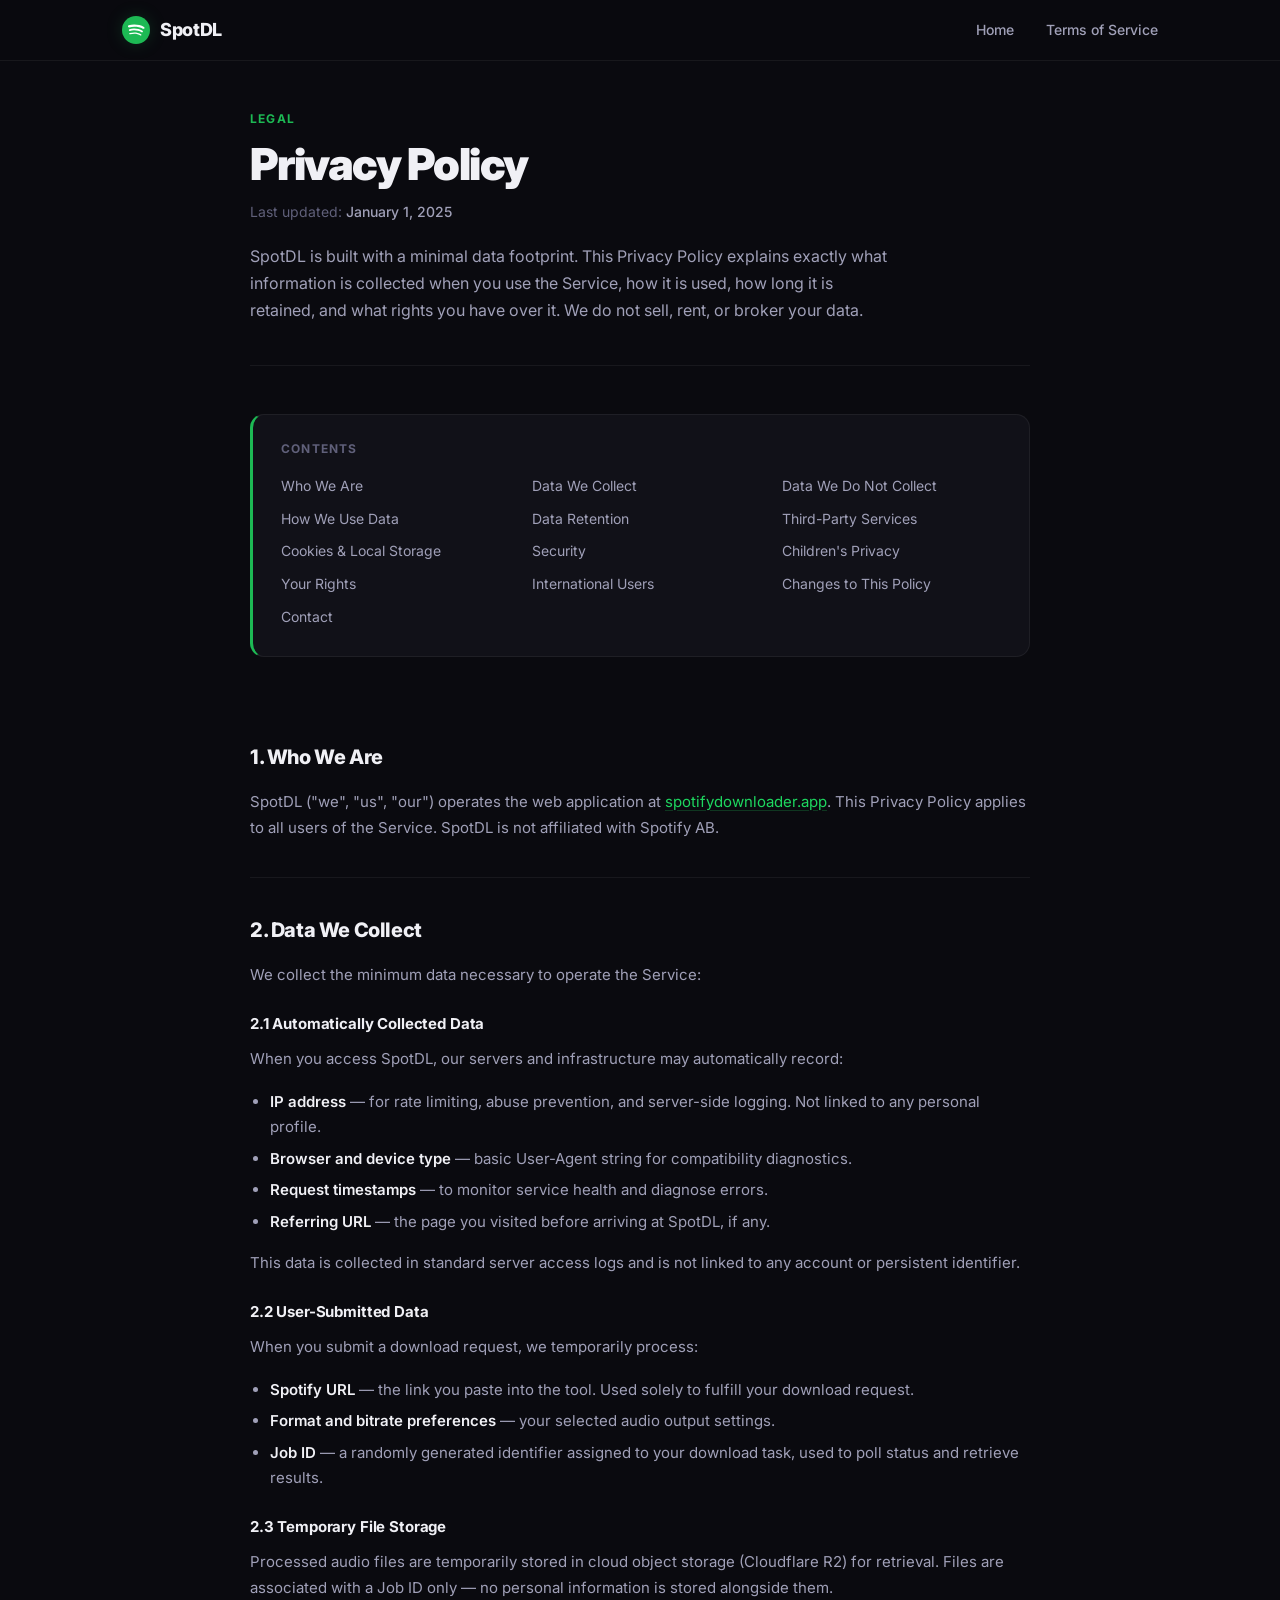
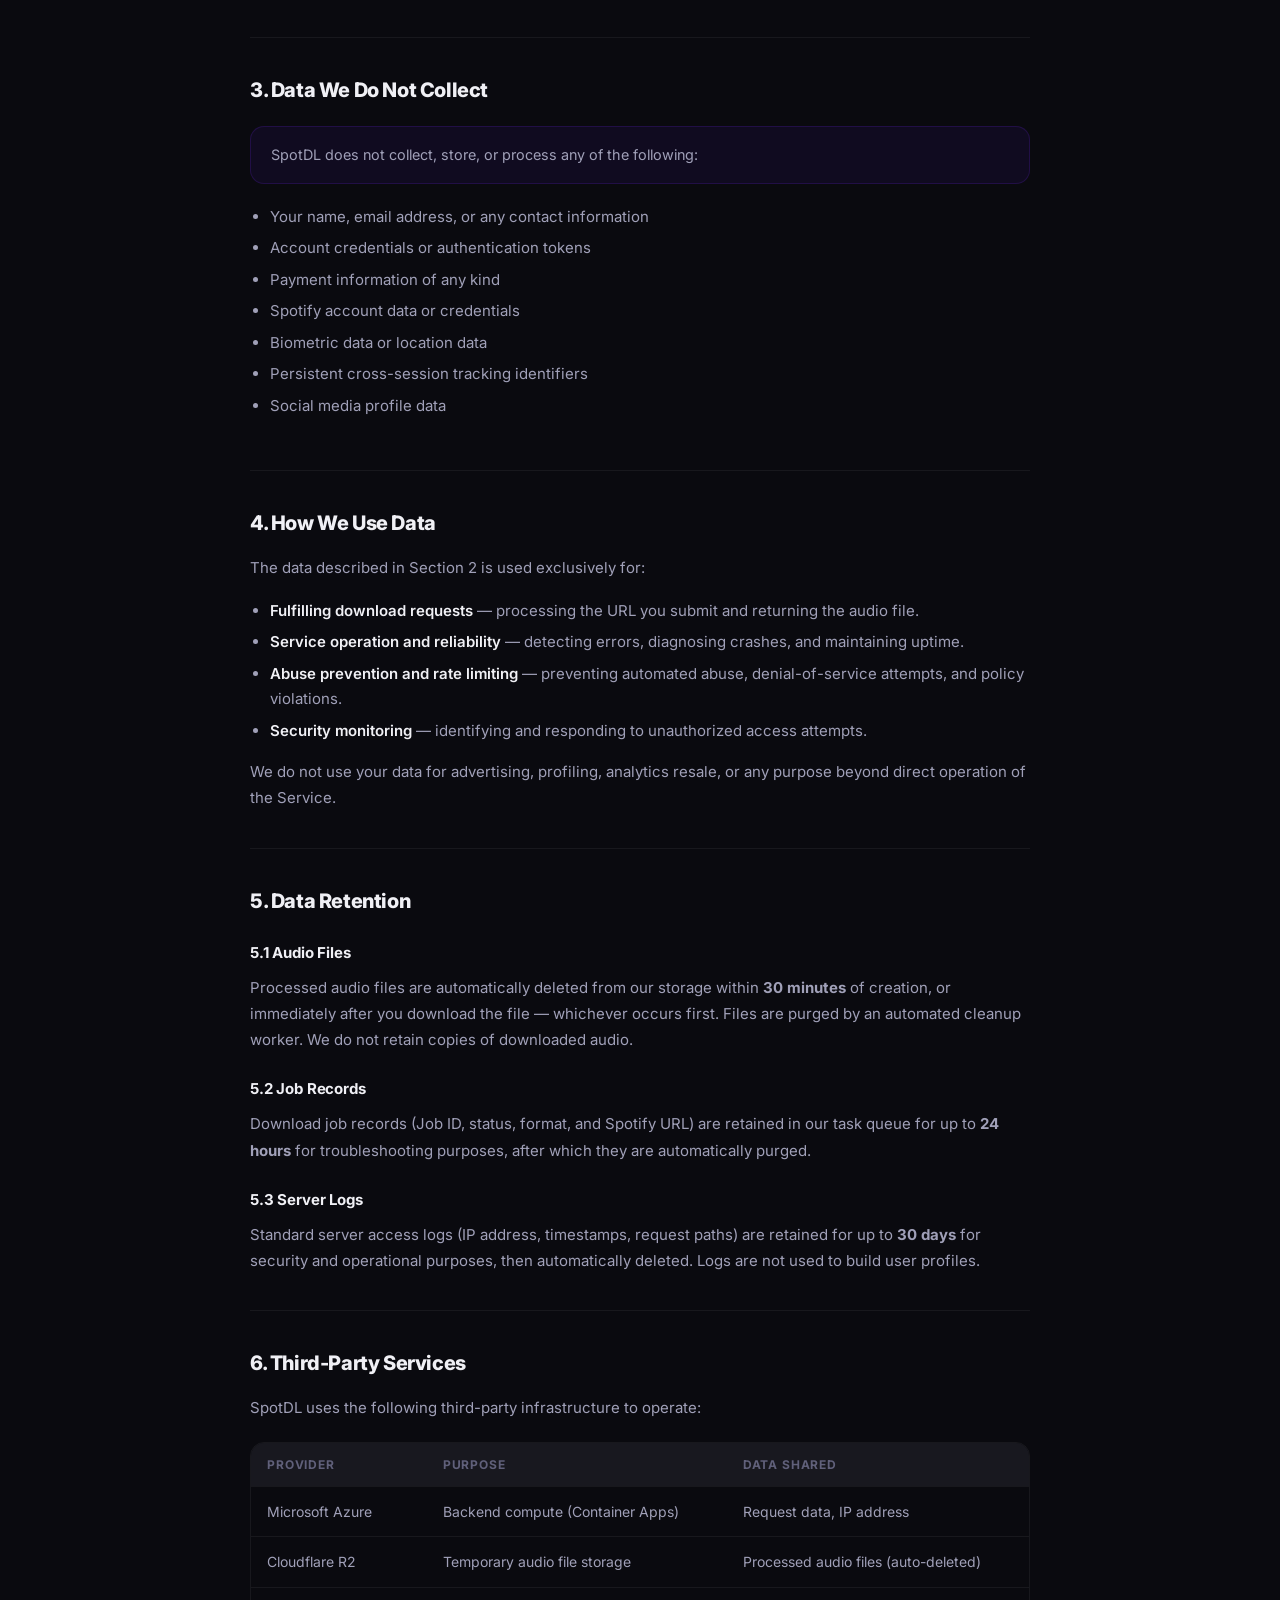
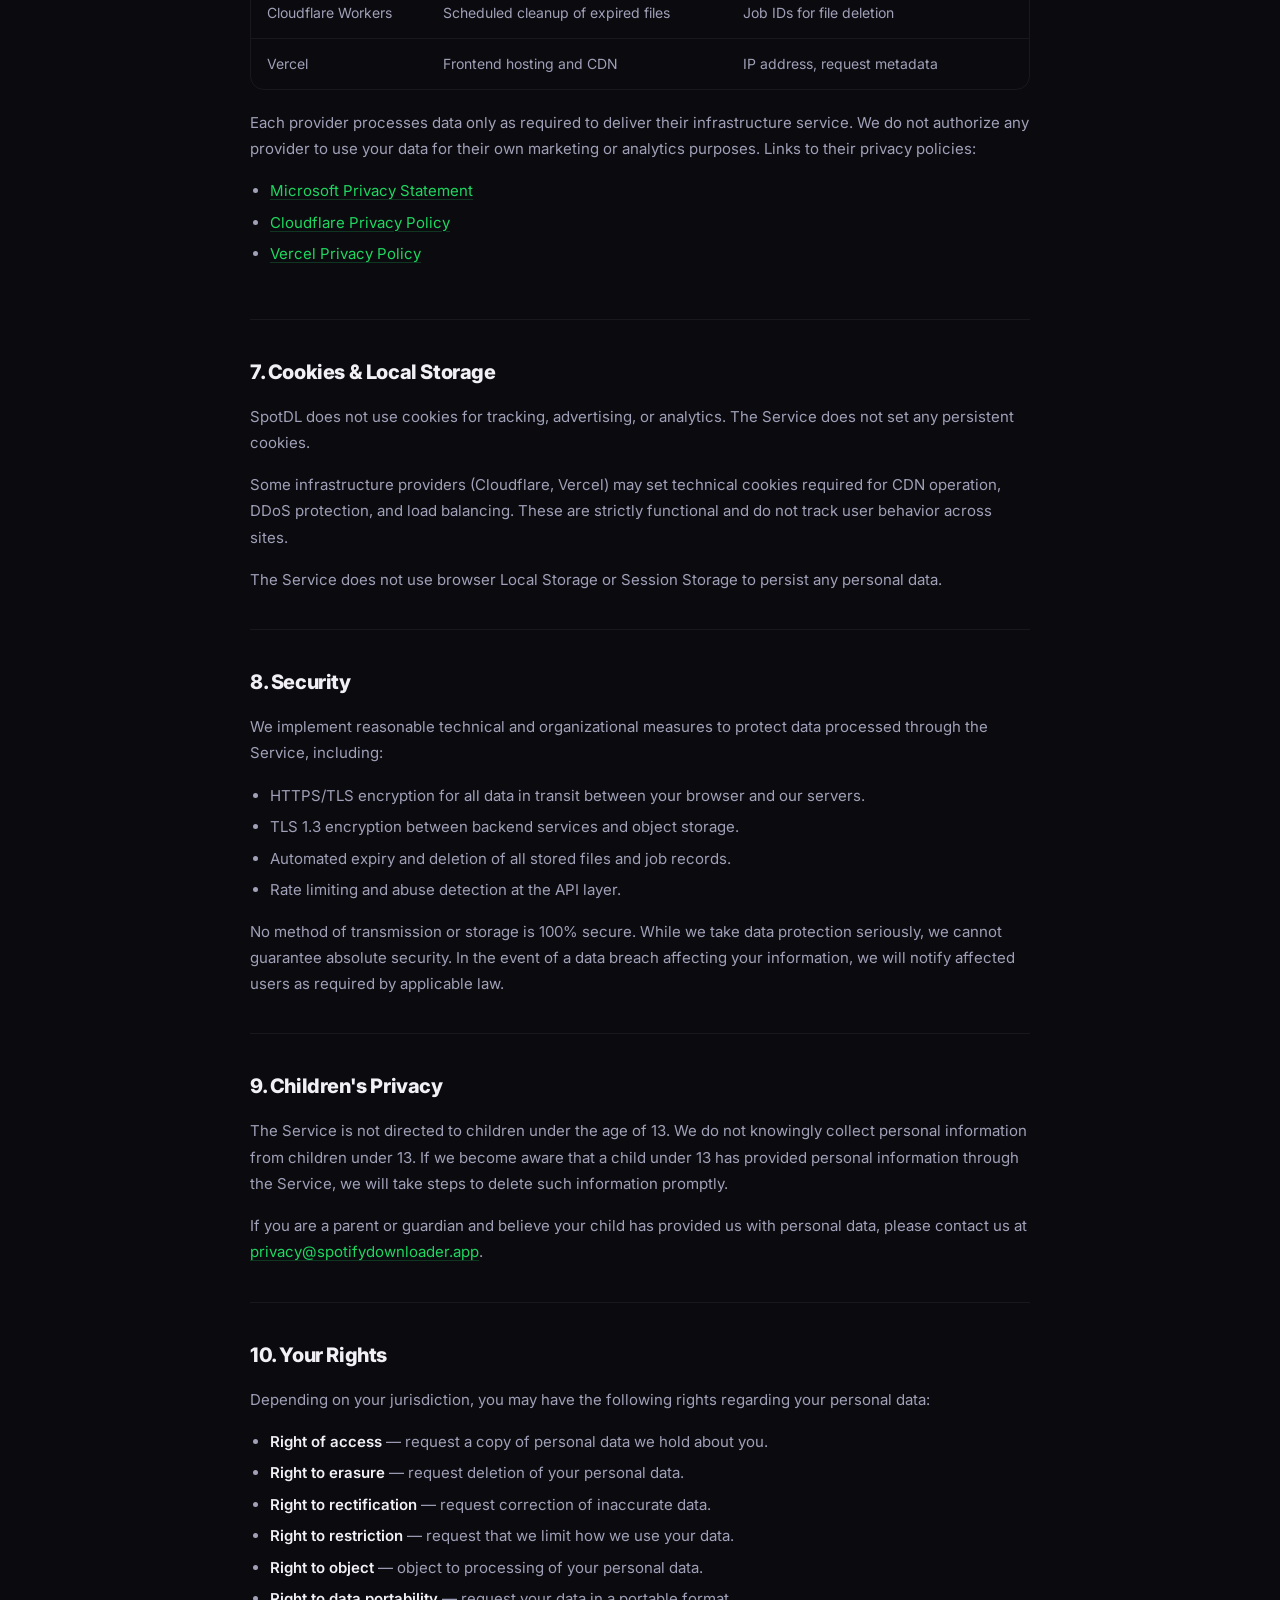
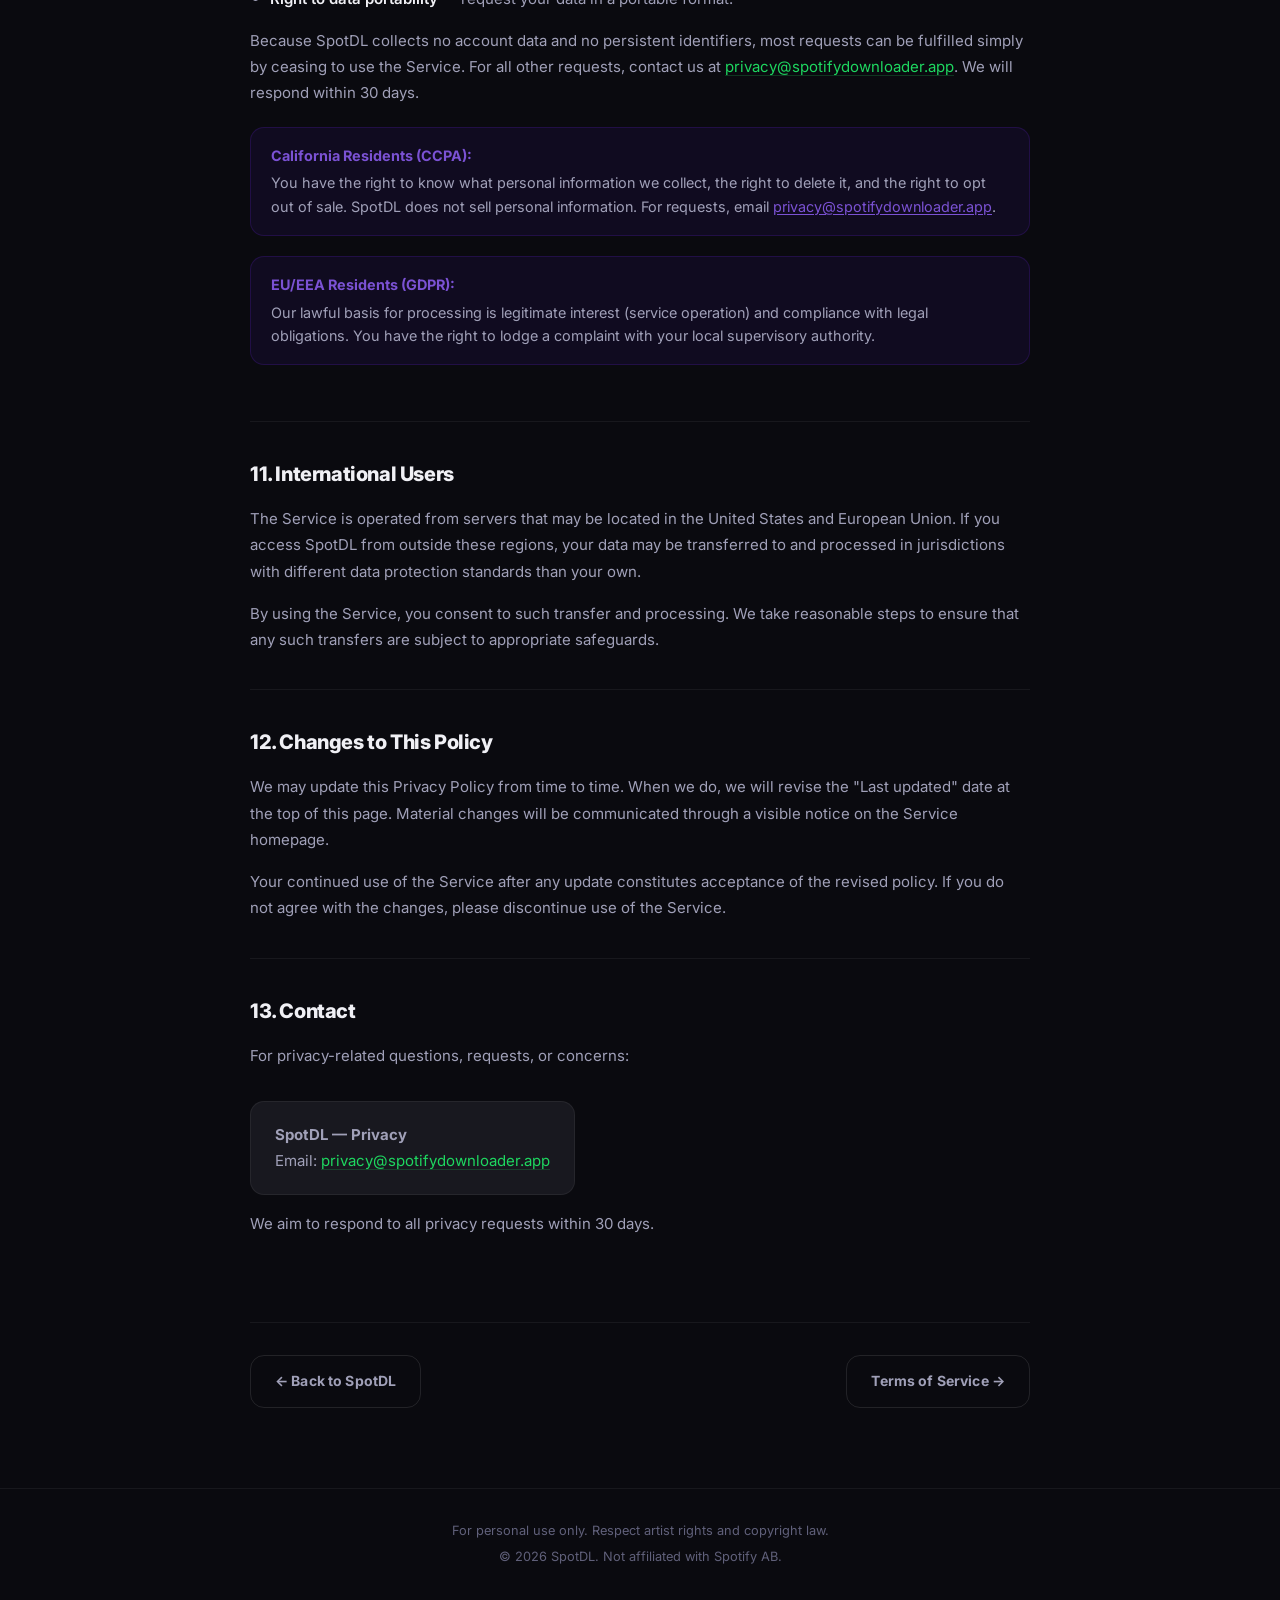
==== frontend/privacy.html @ d8293186 "initial commit" ====
<!DOCTYPE html>
<html lang="en">
<head>
  <meta charset="UTF-8" />
  <meta name="viewport" content="width=device-width, initial-scale=1.0" />

  <title>Privacy Policy — SpotDL</title>
  <meta name="description" content="SpotDL Privacy Policy. Learn what data we collect, how we use it, how long we retain it, and your rights as a user." />
  <meta name="robots" content="index, follow" />
  <link rel="canonical" href="https://spotifydownloader.app/privacy" />

  <meta property="og:type" content="website" />
  <meta property="og:url" content="https://spotifydownloader.app/privacy" />
  <meta property="og:title" content="Privacy Policy — SpotDL" />
  <meta property="og:description" content="SpotDL Privacy Policy. Learn what data we collect and how we protect your privacy." />

  <script type="application/ld+json">
  {
    "@context": "https://schema.org",
    "@type": "WebPage",
    "name": "Privacy Policy",
    "url": "https://spotifydownloader.app/privacy",
    "description": "SpotDL Privacy Policy detailing data collection, usage, retention, and user rights.",
    "isPartOf": {
      "@type": "WebSite",
      "name": "SpotDL",
      "url": "https://spotifydownloader.app/"
    }
  }
  </script>

  <link rel="preconnect" href="https://fonts.googleapis.com" />
  <link rel="preconnect" href="https://fonts.gstatic.com" crossorigin />
  <link rel="stylesheet" href="https://fonts.googleapis.com/css2?family=Inter:wght@400;500;600;700;800;900&display=swap" />
  <link rel="stylesheet" href="style.css" />
  <link rel="stylesheet" href="legal.css" />
  <meta name="theme-color" content="#0a0a0f" />
  <link rel="icon" type="image/svg+xml" href="data:image/svg+xml,<svg xmlns='http://www.w3.org/2000/svg' viewBox='0 0 32 32'><circle cx='16' cy='16' r='16' fill='%231DB954'/><path d='M22.9 14.9C19.7 13 14.35 12.8 11.3 13.75c-.5.15-1-.15-1.15-.6-.15-.5.15-1 .6-1.15 3.55-1.05 9.4-.85 13.1 1.35.45.25.6.85.35 1.3-.25.35-.85.5-1.3.25zm-.1 2.8c-.25.35-.7.5-1.05.25-2.7-1.65-6.8-2.15-9.95-1.15-.4.1-.85-.1-.95-.5-.1-.4.1-.85.5-.95 3.65-1.1 8.15-.55 11.25 1.35.3.15.45.65.2 1zm-1.2 2.75c-.2.3-.55.4-.85.2-2.35-1.45-5.3-1.75-8.8-.95-.35.1-.65-.15-.75-.45-.1-.35.15-.65.45-.75 3.8-.85 7.1-.5 9.7 1.1.35.15.4.55.25.85z' fill='white'/></svg>" />
</head>
<body>
  <a href="#main-content" class="skip-link">Skip to main content</a>

  <div class="page-wrapper">

    <header class="site-header" role="banner">
      <div class="header-inner">
        <a href="/" class="logo" aria-label="SpotDL — home">
          <span class="logo-icon" aria-hidden="true">
            <svg width="28" height="28" viewBox="0 0 24 24" fill="none">
              <circle cx="12" cy="12" r="12" fill="#1DB954"/>
              <path d="M17.9 10.9C14.7 9 9.35 8.8 6.3 9.75c-.5.15-1-.15-1.15-.6-.15-.5.15-1
                       .6-1.15 3.55-1.05 9.4-.85 13.1 1.35.45.25.6.85.35 1.3-.25.35-.85.5-1.3.25z
                       m-.1 2.8c-.25.35-.7.5-1.05.25-2.7-1.65-6.8-2.15-9.95-1.15-.4.1-.85-.1-.95
                       -.5-.1-.4.1-.85.5-.95 3.65-1.1 8.15-.55 11.25 1.35.3.15.45.65.2 1zm-1.2
                       2.75c-.2.3-.55.4-.85.2-2.35-1.45-5.3-1.75-8.8-.95-.35.1-.65-.15-.75-.45
                       -.1-.35.15-.65.45-.75 3.8-.85 7.1-.5 9.7 1.1.35.15.4.55.25.85z"
                    fill="white"/>
            </svg>
          </span>
          <span class="logo-text">SpotDL</span>
        </a>
        <nav class="header-nav" aria-label="Site navigation">
          <ul role="list">
            <li><a href="/" class="nav-link">Home</a></li>
            <li><a href="/terms" class="nav-link">Terms of Service</a></li>
          </ul>
        </nav>
      </div>
    </header>

    <main id="main-content" class="legal-main">
      <div class="legal-container">

        <header class="legal-header">
          <p class="legal-label">Legal</p>
          <h1 class="legal-title">Privacy Policy</h1>
          <p class="legal-meta">
            Last updated: <time datetime="2025-01-01">January 1, 2025</time>
          </p>
          <p class="legal-intro">
            SpotDL is built with a minimal data footprint. This Privacy Policy explains
            exactly what information is collected when you use the Service, how it is used,
            how long it is retained, and what rights you have over it. We do not sell,
            rent, or broker your data.
          </p>
        </header>

        <nav class="legal-toc" aria-label="Table of contents">
          <p class="toc-heading">Contents</p>
          <ol class="toc-list">
            <li><a href="#who-we-are" class="toc-link">Who We Are</a></li>
            <li><a href="#data-collected" class="toc-link">Data We Collect</a></li>
            <li><a href="#data-not-collected" class="toc-link">Data We Do Not Collect</a></li>
            <li><a href="#how-we-use" class="toc-link">How We Use Data</a></li>
            <li><a href="#retention" class="toc-link">Data Retention</a></li>
            <li><a href="#third-parties" class="toc-link">Third-Party Services</a></li>
            <li><a href="#cookies" class="toc-link">Cookies &amp; Local Storage</a></li>
            <li><a href="#security" class="toc-link">Security</a></li>
            <li><a href="#children" class="toc-link">Children's Privacy</a></li>
            <li><a href="#your-rights" class="toc-link">Your Rights</a></li>
            <li><a href="#international" class="toc-link">International Users</a></li>
            <li><a href="#changes" class="toc-link">Changes to This Policy</a></li>
            <li><a href="#contact" class="toc-link">Contact</a></li>
          </ol>
        </nav>

        <article class="legal-body">

          <section id="who-we-are" aria-labelledby="h-who">
            <h2 id="h-who">1. Who We Are</h2>
            <p>
              SpotDL ("we", "us", "our") operates the web application at
              <a href="https://spotifydownloader.app">spotifydownloader.app</a>. This Privacy
              Policy applies to all users of the Service. SpotDL is not affiliated with
              Spotify AB.
            </p>
          </section>

          <section id="data-collected" aria-labelledby="h-collected">
            <h2 id="h-collected">2. Data We Collect</h2>
            <p>We collect the minimum data necessary to operate the Service:</p>

            <h3>2.1 Automatically Collected Data</h3>
            <p>When you access SpotDL, our servers and infrastructure may automatically record:</p>
            <ul>
              <li><strong>IP address</strong> — for rate limiting, abuse prevention, and server-side logging. Not linked to any personal profile.</li>
              <li><strong>Browser and device type</strong> — basic User-Agent string for compatibility diagnostics.</li>
              <li><strong>Request timestamps</strong> — to monitor service health and diagnose errors.</li>
              <li><strong>Referring URL</strong> — the page you visited before arriving at SpotDL, if any.</li>
            </ul>
            <p>This data is collected in standard server access logs and is not linked to any account or persistent identifier.</p>

            <h3>2.2 User-Submitted Data</h3>
            <p>When you submit a download request, we temporarily process:</p>
            <ul>
              <li><strong>Spotify URL</strong> — the link you paste into the tool. Used solely to fulfill your download request.</li>
              <li><strong>Format and bitrate preferences</strong> — your selected audio output settings.</li>
              <li><strong>Job ID</strong> — a randomly generated identifier assigned to your download task, used to poll status and retrieve results.</li>
            </ul>

            <h3>2.3 Temporary File Storage</h3>
            <p>
              Processed audio files are temporarily stored in cloud object storage (Cloudflare R2)
              for retrieval. Files are associated with a Job ID only — no personal information
              is stored alongside them.
            </p>
          </section>

          <section id="data-not-collected" aria-labelledby="h-not-collected">
            <h2 id="h-not-collected">3. Data We Do Not Collect</h2>
            <div class="legal-callout legal-callout--info">
              SpotDL does not collect, store, or process any of the following:
            </div>
            <ul>
              <li>Your name, email address, or any contact information</li>
              <li>Account credentials or authentication tokens</li>
              <li>Payment information of any kind</li>
              <li>Spotify account data or credentials</li>
              <li>Biometric data or location data</li>
              <li>Persistent cross-session tracking identifiers</li>
              <li>Social media profile data</li>
            </ul>
          </section>

          <section id="how-we-use" aria-labelledby="h-how-use">
            <h2 id="h-how-use">4. How We Use Data</h2>
            <p>The data described in Section 2 is used exclusively for:</p>
            <ul>
              <li><strong>Fulfilling download requests</strong> — processing the URL you submit and returning the audio file.</li>
              <li><strong>Service operation and reliability</strong> — detecting errors, diagnosing crashes, and maintaining uptime.</li>
              <li><strong>Abuse prevention and rate limiting</strong> — preventing automated abuse, denial-of-service attempts, and policy violations.</li>
              <li><strong>Security monitoring</strong> — identifying and responding to unauthorized access attempts.</li>
            </ul>
            <p>
              We do not use your data for advertising, profiling, analytics resale, or any
              purpose beyond direct operation of the Service.
            </p>
          </section>

          <section id="retention" aria-labelledby="h-retention">
            <h2 id="h-retention">5. Data Retention</h2>

            <h3>5.1 Audio Files</h3>
            <p>
              Processed audio files are automatically deleted from our storage within
              <strong>30 minutes</strong> of creation, or immediately after you download
              the file — whichever occurs first. Files are purged by an automated cleanup
              worker. We do not retain copies of downloaded audio.
            </p>

            <h3>5.2 Job Records</h3>
            <p>
              Download job records (Job ID, status, format, and Spotify URL) are retained
              in our task queue for up to <strong>24 hours</strong> for troubleshooting
              purposes, after which they are automatically purged.
            </p>

            <h3>5.3 Server Logs</h3>
            <p>
              Standard server access logs (IP address, timestamps, request paths) are retained
              for up to <strong>30 days</strong> for security and operational purposes, then
              automatically deleted. Logs are not used to build user profiles.
            </p>
          </section>

          <section id="third-parties" aria-labelledby="h-third">
            <h2 id="h-third">6. Third-Party Services</h2>
            <p>SpotDL uses the following third-party infrastructure to operate:</p>

            <div class="legal-table-wrap">
              <table class="legal-table" aria-label="Third-party services">
                <thead>
                  <tr>
                    <th scope="col">Provider</th>
                    <th scope="col">Purpose</th>
                    <th scope="col">Data Shared</th>
                  </tr>
                </thead>
                <tbody>
                  <tr>
                    <td>Microsoft Azure</td>
                    <td>Backend compute (Container Apps)</td>
                    <td>Request data, IP address</td>
                  </tr>
                  <tr>
                    <td>Cloudflare R2</td>
                    <td>Temporary audio file storage</td>
                    <td>Processed audio files (auto-deleted)</td>
                  </tr>
                  <tr>
                    <td>Cloudflare Workers</td>
                    <td>Scheduled cleanup of expired files</td>
                    <td>Job IDs for file deletion</td>
                  </tr>
                  <tr>
                    <td>Vercel</td>
                    <td>Frontend hosting and CDN</td>
                    <td>IP address, request metadata</td>
                  </tr>
                </tbody>
              </table>
            </div>

            <p>
              Each provider processes data only as required to deliver their infrastructure
              service. We do not authorize any provider to use your data for their own
              marketing or analytics purposes. Links to their privacy policies:
            </p>
            <ul>
              <li><a href="https://privacy.microsoft.com/en-us/privacystatement" target="_blank" rel="noopener noreferrer">Microsoft Privacy Statement</a></li>
              <li><a href="https://www.cloudflare.com/privacypolicy/" target="_blank" rel="noopener noreferrer">Cloudflare Privacy Policy</a></li>
              <li><a href="https://vercel.com/legal/privacy-policy" target="_blank" rel="noopener noreferrer">Vercel Privacy Policy</a></li>
            </ul>
          </section>

          <section id="cookies" aria-labelledby="h-cookies">
            <h2 id="h-cookies">7. Cookies &amp; Local Storage</h2>
            <p>
              SpotDL does not use cookies for tracking, advertising, or analytics. The Service
              does not set any persistent cookies.
            </p>
            <p>
              Some infrastructure providers (Cloudflare, Vercel) may set technical cookies
              required for CDN operation, DDoS protection, and load balancing. These are
              strictly functional and do not track user behavior across sites.
            </p>
            <p>
              The Service does not use browser Local Storage or Session Storage to persist
              any personal data.
            </p>
          </section>

          <section id="security" aria-labelledby="h-security">
            <h2 id="h-security">8. Security</h2>
            <p>
              We implement reasonable technical and organizational measures to protect data
              processed through the Service, including:
            </p>
            <ul>
              <li>HTTPS/TLS encryption for all data in transit between your browser and our servers.</li>
              <li>TLS 1.3 encryption between backend services and object storage.</li>
              <li>Automated expiry and deletion of all stored files and job records.</li>
              <li>Rate limiting and abuse detection at the API layer.</li>
            </ul>
            <p>
              No method of transmission or storage is 100% secure. While we take data protection
              seriously, we cannot guarantee absolute security. In the event of a data breach
              affecting your information, we will notify affected users as required by applicable law.
            </p>
          </section>

          <section id="children" aria-labelledby="h-children">
            <h2 id="h-children">9. Children's Privacy</h2>
            <p>
              The Service is not directed to children under the age of 13. We do not knowingly
              collect personal information from children under 13. If we become aware that a
              child under 13 has provided personal information through the Service, we will
              take steps to delete such information promptly.
            </p>
            <p>
              If you are a parent or guardian and believe your child has provided us with
              personal data, please contact us at
              <a href="mailto:privacy@spotifydownloader.app">privacy@spotifydownloader.app</a>.
            </p>
          </section>

          <section id="your-rights" aria-labelledby="h-rights">
            <h2 id="h-rights">10. Your Rights</h2>
            <p>
              Depending on your jurisdiction, you may have the following rights regarding
              your personal data:
            </p>
            <ul>
              <li><strong>Right of access</strong> — request a copy of personal data we hold about you.</li>
              <li><strong>Right to erasure</strong> — request deletion of your personal data.</li>
              <li><strong>Right to rectification</strong> — request correction of inaccurate data.</li>
              <li><strong>Right to restriction</strong> — request that we limit how we use your data.</li>
              <li><strong>Right to object</strong> — object to processing of your personal data.</li>
              <li><strong>Right to data portability</strong> — request your data in a portable format.</li>
            </ul>
            <p>
              Because SpotDL collects no account data and no persistent identifiers, most
              requests can be fulfilled simply by ceasing to use the Service. For all other
              requests, contact us at
              <a href="mailto:privacy@spotifydownloader.app">privacy@spotifydownloader.app</a>.
              We will respond within 30 days.
            </p>
            <div class="legal-callout legal-callout--info">
              <strong>California Residents (CCPA):</strong> You have the right to know what
              personal information we collect, the right to delete it, and the right to opt
              out of sale. SpotDL does not sell personal information. For requests, email
              <a href="mailto:privacy@spotifydownloader.app">privacy@spotifydownloader.app</a>.
            </div>
            <div class="legal-callout legal-callout--info">
              <strong>EU/EEA Residents (GDPR):</strong> Our lawful basis for processing is
              legitimate interest (service operation) and compliance with legal obligations.
              You have the right to lodge a complaint with your local supervisory authority.
            </div>
          </section>

          <section id="international" aria-labelledby="h-international">
            <h2 id="h-international">11. International Users</h2>
            <p>
              The Service is operated from servers that may be located in the United States
              and European Union. If you access SpotDL from outside these regions, your data
              may be transferred to and processed in jurisdictions with different data
              protection standards than your own.
            </p>
            <p>
              By using the Service, you consent to such transfer and processing. We take
              reasonable steps to ensure that any such transfers are subject to appropriate
              safeguards.
            </p>
          </section>

          <section id="changes" aria-labelledby="h-changes">
            <h2 id="h-changes">12. Changes to This Policy</h2>
            <p>
              We may update this Privacy Policy from time to time. When we do, we will revise
              the "Last updated" date at the top of this page. Material changes will be
              communicated through a visible notice on the Service homepage.
            </p>
            <p>
              Your continued use of the Service after any update constitutes acceptance of the
              revised policy. If you do not agree with the changes, please discontinue use of
              the Service.
            </p>
          </section>

          <section id="contact" aria-labelledby="h-contact">
            <h2 id="h-contact">13. Contact</h2>
            <p>For privacy-related questions, requests, or concerns:</p>
            <address class="legal-address">
              <strong>SpotDL — Privacy</strong><br />
              Email: <a href="mailto:privacy@spotifydownloader.app">privacy@spotifydownloader.app</a>
            </address>
            <p>We aim to respond to all privacy requests within 30 days.</p>
          </section>

        </article>

        <footer class="legal-footer-nav">
          <a href="/" class="btn btn--ghost legal-back-btn">← Back to SpotDL</a>
          <a href="/terms" class="btn btn--ghost legal-back-btn">Terms of Service →</a>
        </footer>

      </div>
    </main>

    <footer class="site-footer" role="contentinfo">
      <div class="footer-inner">
        <p class="footer-legal">For personal use only. Respect artist rights and copyright law.</p>
        <p class="footer-copy">&copy; <span id="footer-year"></span> SpotDL. Not affiliated with Spotify AB.</p>
      </div>
    </footer>

  </div>

  <script>document.getElementById("footer-year").textContent = new Date().getFullYear();</script>
</body>
</html>
---- frontend/style.css ----
/* ══════════════════════════════════════════════════════════════════
   COLOR THEORY SYSTEM
   Primary:     #1DB954  — Spotify green (hue 141)
   Triadic 1:   #541DB9  — deep violet   (hue 261, +120°)
   Triadic 2:   #B9541D  — ember orange  (hue 21,  +240°) — used only for
                           warm accents / hover states
   Analogous:   #1DB990  — teal          (hue 161, +20°)
   Neutral:     #0a0a0f  — near-black with cool blue-tint (hue 240, 5% sat)
   Surface:     Layered neutrals — #111118, #18181f, #1e1e28
   
   Rationale:
   - Green carries "success / download / go" — primary CTA
   - Violet provides depth on background glow — doesn't compete
   - All text contrast ratios ≥ 4.5:1 (WCAG AA) on their respective surfaces
   ══════════════════════════════════════════════════════════════════ */

/* ── Reset ─────────────────────────────────────────────────────────── */
*, *::before, *::after { box-sizing: border-box; margin: 0; padding: 0; }

/* ── Design Tokens ──────────────────────────────────────────────────── */
:root {
  /* Background layers */
  --bg-base:          #0a0a0f;
  --bg-surface:       #111118;
  --bg-raised:        #18181f;
  --bg-elevated:      #1e1e28;

  /* Primary accent — Spotify green */
  --green-500:        #1DB954;
  --green-400:        #1ed760;
  --green-300:        #4aea84;
  --green-muted:      rgba(29, 185, 84, 0.12);
  --green-border:     rgba(29, 185, 84, 0.25);
  --green-glow:       rgba(29, 185, 84, 0.18);

  /* Triadic violet — depth / glow background */
  --violet-600:       #3a1480;
  --violet-500:       #541DB9;
  --violet-400:       #7B52D4;
  --violet-muted:     rgba(84, 29, 185, 0.10);
  --violet-glow:      rgba(84, 29, 185, 0.20);

  /* Neutral text */
  --text-primary:     #f0f0f5;
  --text-secondary:   #a0a0b8;
  --text-muted:       #60607a;
  --text-on-accent:   #000000;

  /* Semantic */
  --color-error:      #f06070;
  --color-error-bg:   rgba(240, 96, 112, 0.10);
  --color-error-border: rgba(240, 96, 112, 0.25);
  --color-success:    var(--green-500);
  --color-success-bg: var(--green-muted);

  /* Borders */
  --border-subtle:    rgba(255, 255, 255, 0.06);
  --border-default:   rgba(255, 255, 255, 0.10);
  --border-hover:     rgba(255, 255, 255, 0.18);

  /* Radii */
  --radius-sm:  6px;
  --radius-md:  14px;
  --radius-lg:  20px;
  --radius-xl:  28px;
  --radius-pill: 999px;

  /* Shadows */
  --shadow-card:  0 0 0 1px var(--border-subtle),
                  0 8px 32px rgba(0, 0, 0, 0.55),
                  0 2px 8px rgba(0, 0, 0, 0.30);
  --shadow-input: 0 0 0 3px var(--green-muted);
  --shadow-btn:   0 4px 24px rgba(29, 185, 84, 0.35);

  /* Typography */
  --font-sans:  'Inter', -apple-system, BlinkMacSystemFont, 'Segoe UI', sans-serif;

  /* Transitions */
  --t-fast:   120ms ease;
  --t-base:   220ms ease;
  --t-slow:   380ms ease;
}

/* ── Base ───────────────────────────────────────────────────────────── */
html {
  font-size: 16px;
  scroll-behavior: smooth;
  -webkit-font-smoothing: antialiased;
  -moz-osx-font-smoothing: grayscale;
}

body {
  background-color: var(--bg-base);
  color: var(--text-primary);
  font-family: var(--font-sans);
  line-height: 1.6;
  min-height: 100vh;
}

img, svg { display: block; }

/* ── Accessibility ──────────────────────────────────────────────────── */
.sr-only {
  position: absolute; width: 1px; height: 1px;
  padding: 0; margin: -1px; overflow: hidden;
  clip: rect(0,0,0,0); white-space: nowrap; border: 0;
}

.skip-link {
  position: absolute;
  top: -100%;
  left: 1rem;
  background: var(--green-500);
  color: var(--text-on-accent);
  font-weight: 700;
  padding: 0.5rem 1rem;
  border-radius: 0 0 var(--radius-sm) var(--radius-sm);
  z-index: 9999;
  transition: top var(--t-fast);
  text-decoration: none;
}
.skip-link:focus { top: 0; }

:focus-visible {
  outline: 2px solid var(--green-500);
  outline-offset: 3px;
  border-radius: var(--radius-sm);
}

/* ── Layout ─────────────────────────────────────────────────────────── */
.page-wrapper {
  display: flex;
  flex-direction: column;
  min-height: 100vh;
}

/* ── Header ─────────────────────────────────────────────────────────── */
.site-header {
  position: sticky;
  top: 0;
  z-index: 100;
  background-color: rgba(10, 10, 15, 0.85);
  backdrop-filter: blur(16px);
  -webkit-backdrop-filter: blur(16px);
  border-bottom: 1px solid var(--border-subtle);
}

.header-inner {
  max-width: 1100px;
  margin: 0 auto;
  padding: 0 2rem;
  height: 60px;
  display: flex;
  align-items: center;
  justify-content: space-between;
}

.logo {
  display: flex;
  align-items: center;
  gap: 0.625rem;
  text-decoration: none;
  color: var(--text-primary);
}

.logo-text {
  font-size: 1.125rem;
  font-weight: 800;
  letter-spacing: -0.02em;
}

.logo-icon {
  line-height: 0;
  filter: drop-shadow(0 0 8px var(--green-glow));
}

.header-nav ul {
  display: flex;
  align-items: center;
  gap: 2rem;
  list-style: none;
}

.nav-link {
  font-size: 0.875rem;
  font-weight: 500;
  color: var(--text-secondary);
  text-decoration: none;
  transition: color var(--t-fast);
}
.nav-link:hover { color: var(--text-primary); }

/* ── Hero ───────────────────────────────────────────────────────────── */
.hero-section {
  position: relative;
  padding: 5rem 2rem 0;
  text-align: center;
  overflow: hidden;
}

/* Dual-tone ambient glow — green (primary) + violet (triadic depth) */
.hero-glow {
  position: absolute;
  top: -120px;
  left: 50%;
  transform: translateX(-50%);
  width: 800px;
  height: 500px;
  background: radial-gradient(
    ellipse at 40% 40%,
    var(--violet-glow) 0%,
    transparent 60%
  ),
  radial-gradient(
    ellipse at 65% 35%,
    var(--green-glow) 0%,
    transparent 55%
  );
  pointer-events: none;
  z-index: 0;
}

.hero-inner {
  position: relative;
  z-index: 1;
}

.badge {
  display: inline-flex;
  align-items: center;
  gap: 0.5rem;
  background: var(--bg-raised);
  border: 1px solid var(--border-default);
  border-radius: var(--radius-pill);
  padding: 0.375rem 1rem;
  font-size: 0.8125rem;
  font-weight: 500;
  color: var(--text-secondary);
  margin-bottom: 1.5rem;
  letter-spacing: 0.01em;
}

.badge-dot {
  width: 7px;
  height: 7px;
  border-radius: 50%;
  background: var(--green-500);
  box-shadow: 0 0 6px var(--green-500);
  animation: pulse-dot 2.4s ease-in-out infinite;
}

@keyframes pulse-dot {
  0%, 100% { opacity: 1; transform: scale(1); }
  50% { opacity: 0.6; transform: scale(0.85); }
}

.hero-title {
  font-size: clamp(2rem, 5vw, 3.25rem);
  font-weight: 900;
  letter-spacing: -0.035em;
  line-height: 1.1;
  margin-bottom: 1.25rem;
  color: var(--text-primary);
}

.hero-accent {
  /* Triadic gradient — green to violet gives the color theory payoff */
  background: linear-gradient(90deg, var(--green-400) 0%, var(--violet-400) 100%);
  -webkit-background-clip: text;
  -webkit-text-fill-color: transparent;
  background-clip: text;
}

.hero-subtitle {
  font-size: clamp(1rem, 2vw, 1.125rem);
  color: var(--text-secondary);
  max-width: 520px;
  margin: 0 auto 3rem;
  line-height: 1.65;
}

/* ── Main / Card ────────────────────────────────────────────────────── */
.main-content {
  flex: 1;
  display: flex;
  flex-direction: column;
  align-items: center;
  padding: 0 1rem 4rem;
}

.card {
  width: 100%;
  max-width: 540px;
  background: var(--bg-surface);
  border-radius: var(--radius-xl);
  box-shadow: var(--shadow-card);
  padding: 2.5rem;
  position: relative;
  /* Subtle inner green-tint top border via gradient */
  background-image: linear-gradient(
    180deg,
    rgba(29, 185, 84, 0.05) 0%,
    transparent 50%
  );
}

/* ── Form ───────────────────────────────────────────────────────────── */
.form-group {
  margin-bottom: 1.25rem;
}

.form-row {
  display: flex;
  gap: 1rem;
  margin-bottom: 1.25rem;
}

.form-group--half {
  flex: 1;
  margin-bottom: 0;
}

.input-label {
  display: flex;
  align-items: center;
  gap: 0.4rem;
  font-size: 0.75rem;
  font-weight: 700;
  color: var(--text-muted);
  text-transform: uppercase;
  letter-spacing: 0.08em;
  margin-bottom: 0.5rem;
}

/* URL input with icon */
.input-wrapper {
  position: relative;
}

.input-icon {
  position: absolute;
  left: 0.9rem;
  top: 50%;
  transform: translateY(-50%);
  color: var(--text-muted);
  pointer-events: none;
  line-height: 0;
  transition: color var(--t-fast);
}

.input-url {
  width: 100%;
  background: var(--bg-raised);
  border: 1px solid var(--border-default);
  border-radius: var(--radius-md);
  color: var(--text-primary);
  font-family: var(--font-sans);
  font-size: 0.9375rem;
  padding: 0.875rem 1rem 0.875rem 2.75rem;
  transition: border-color var(--t-fast), box-shadow var(--t-fast);
}

.input-url::placeholder { color: var(--text-muted); }

.input-url:hover { border-color: var(--border-hover); }

.input-url:hover + .input-icon,
.input-url:focus + .input-icon { color: var(--green-500); }

.input-url:focus {
  outline: none;
  border-color: var(--green-500);
  box-shadow: var(--shadow-input);
}

.input-url.input--error {
  border-color: var(--color-error);
  box-shadow: 0 0 0 3px var(--color-error-bg);
}

.input-hint {
  display: block;
  margin-top: 0.4rem;
  font-size: 0.8rem;
  color: var(--text-muted);
}

/* Select */
.select-wrapper {
  position: relative;
}

.select-arrow {
  position: absolute;
  right: 0.9rem;
  top: 50%;
  transform: translateY(-50%);
  color: var(--text-muted);
  pointer-events: none;
  line-height: 0;
}

.input-select {
  width: 100%;
  background: var(--bg-raised);
  border: 1px solid var(--border-default);
  border-radius: var(--radius-md);
  color: var(--text-primary);
  font-family: var(--font-sans);
  font-size: 0.9375rem;
  padding: 0.75rem 2.5rem 0.75rem 1rem;
  cursor: pointer;
  appearance: none;
  transition: border-color var(--t-fast), box-shadow var(--t-fast);
}

.input-select:hover { border-color: var(--border-hover); }

.input-select:focus {
  outline: none;
  border-color: var(--green-500);
  box-shadow: var(--shadow-input);
}

.input-select:disabled {
  opacity: 0.4;
  cursor: not-allowed;
}

.input-select option {
  background: var(--bg-elevated);
  color: var(--text-primary);
}

.bitrate-note {
  font-size: 0.7rem;
  font-weight: 400;
  color: var(--green-500);
  text-transform: none;
  letter-spacing: 0;
}

/* ── Buttons ────────────────────────────────────────────────────────── */
.btn {
  display: inline-flex;
  align-items: center;
  justify-content: center;
  gap: 0.5rem;
  border: none;
  border-radius: var(--radius-md);
  cursor: pointer;
  font-family: var(--font-sans);
  font-size: 1rem;
  font-weight: 700;
  letter-spacing: 0.01em;
  padding: 0.9rem 1.5rem;
  text-decoration: none;
  transition: background-color var(--t-fast),
              box-shadow var(--t-fast),
              transform var(--t-fast),
              opacity var(--t-fast);
  user-select: none;
  white-space: nowrap;
}

.btn:active:not(:disabled) { transform: scale(0.97); }

.btn-icon { line-height: 0; flex-shrink: 0; }

/* Primary — green CTA */
.btn--primary {
  background: var(--green-500);
  color: var(--text-on-accent);
  width: 100%;
  box-shadow: 0 2px 12px rgba(29, 185, 84, 0.22);
}

.btn--primary:hover:not(:disabled) {
  background: var(--green-400);
  box-shadow: var(--shadow-btn);
}

.btn--primary:disabled {
  opacity: 0.55;
  cursor: not-allowed;
  box-shadow: none;
}

/* Success — same green, slightly elevated */
.btn--success {
  background: var(--green-500);
  color: var(--text-on-accent);
  width: 100%;
  box-shadow: 0 2px 12px rgba(29, 185, 84, 0.22);
}

.btn--success:hover {
  background: var(--green-400);
  box-shadow: var(--shadow-btn);
}

/* Ghost */
.btn--ghost {
  background: transparent;
  border: 1px solid var(--border-default);
  color: var(--text-secondary);
  width: 100%;
}

.btn--ghost:hover {
  border-color: var(--green-border);
  color: var(--green-400);
  background: var(--green-muted);
}

/* ── Progress Section ───────────────────────────────────────────────── */
.progress-section {
  margin-top: 1.75rem;
  padding-top: 1.75rem;
  border-top: 1px solid var(--border-subtle);
}

.progress-section[hidden] { display: none; }

.progress-header {
  display: flex;
  align-items: center;
  gap: 0.75rem;
  margin-bottom: 0.875rem;
}

.status-text {
  font-size: 0.9rem;
  color: var(--text-secondary);
  flex: 1;
}

.progress-hint {
  font-size: 0.75rem;
  color: var(--text-muted);
  margin-top: 0.625rem;
}

/* Spinner */
.spinner {
  display: inline-block;
  width: 20px;
  height: 20px;
  border: 2.5px solid var(--border-default);
  border-top-color: var(--green-500);
  border-radius: 50%;
  flex-shrink: 0;
  animation: spin 700ms linear infinite;
}

@keyframes spin { to { transform: rotate(360deg); } }

/* Progress bar */
.progress-bar-track {
  width: 100%;
  height: 5px;
  background: var(--bg-elevated);
  border-radius: var(--radius-pill);
  overflow: hidden;
}

.progress-bar-fill {
  height: 100%;
  width: 0%;
  background: linear-gradient(90deg, var(--green-500), var(--green-300));
  border-radius: var(--radius-pill);
  transition: width var(--t-slow) ease-out;
}

.progress-bar-fill--indeterminate {
  width: 40% !important;
  animation: indeterminate 1.4s ease-in-out infinite;
}

@keyframes indeterminate {
  0%   { transform: translateX(-100%); }
  100% { transform: translateX(350%); }
}

/* ── Result Section ─────────────────────────────────────────────────── */
.result-section {
  margin-top: 1.75rem;
  padding: 1.5rem;
  background: var(--color-success-bg);
  border: 1px solid var(--green-border);
  border-radius: var(--radius-md);
  text-align: center;
}

.result-section[hidden] { display: none; }

.result-icon-wrap {
  width: 52px;
  height: 52px;
  border-radius: 50%;
  background: var(--green-muted);
  border: 1px solid var(--green-border);
  color: var(--green-500);
  display: flex;
  align-items: center;
  justify-content: center;
  margin: 0 auto 1rem;
}

.result-filename {
  font-size: 0.875rem;
  color: var(--text-secondary);
  word-break: break-all;
  margin-bottom: 1.25rem;
  padding: 0 0.5rem;
}

/* ── Error Section ──────────────────────────────────────────────────── */
.error-section {
  margin-top: 1.75rem;
  padding: 1.5rem;
  background: var(--color-error-bg);
  border: 1px solid var(--color-error-border);
  border-radius: var(--radius-md);
  text-align: center;
}

.error-section[hidden] { display: none; }

.error-icon-wrap {
  width: 48px;
  height: 48px;
  border-radius: 50%;
  background: var(--color-error-bg);
  border: 1px solid var(--color-error-border);
  color: var(--color-error);
  display: flex;
  align-items: center;
  justify-content: center;
  margin: 0 auto 0.875rem;
}

.error-message {
  font-size: 0.9375rem;
  color: var(--color-error);
  margin-bottom: 1.25rem;
  line-height: 1.55;
}

/* ── Trust Strip ────────────────────────────────────────────────────── */
.trust-strip {
  display: flex;
  align-items: center;
  justify-content: center;
  flex-wrap: wrap;
  gap: 0.5rem 1.75rem;
  list-style: none;
  margin-top: 1.5rem;
  padding: 0;
}

.trust-item {
  display: flex;
  align-items: center;
  gap: 0.4rem;
  font-size: 0.8125rem;
  color: var(--text-muted);
}

.trust-icon {
  color: var(--green-500);
  line-height: 0;
  opacity: 0.75;
}

/* ── Sections (How it works, FAQ) ───────────────────────────────────── */
.section {
  padding: 5rem 2rem;
  border-top: 1px solid var(--border-subtle);
}

.section-inner {
  max-width: 860px;
  margin: 0 auto;
}

.section-inner--narrow {
  max-width: 640px;
}

.section-title {
  font-size: clamp(1.5rem, 3vw, 2.25rem);
  font-weight: 800;
  letter-spacing: -0.03em;
  margin-bottom: 0.5rem;
  color: var(--text-primary);
}

.section-subtitle {
  font-size: 1rem;
  color: var(--text-secondary);
  margin-bottom: 3rem;
}

/* How it works — numbered steps */
.steps-list {
  list-style: none;
  display: grid;
  grid-template-columns: repeat(auto-fit, minmax(220px, 1fr));
  gap: 2rem;
}

.step-item {
  display: flex;
  flex-direction: column;
  gap: 0.875rem;
  padding: 1.75rem;
  background: var(--bg-surface);
  border: 1px solid var(--border-subtle);
  border-radius: var(--radius-lg);
  transition: border-color var(--t-base), box-shadow var(--t-base);
}

.step-item:hover {
  border-color: var(--green-border);
  box-shadow: 0 0 24px var(--green-muted);
}

.step-number {
  font-size: 0.75rem;
  font-weight: 800;
  letter-spacing: 0.12em;
  color: var(--green-500);
  font-variant-numeric: tabular-nums;
}

.step-title {
  font-size: 1rem;
  font-weight: 700;
  color: var(--text-primary);
  letter-spacing: -0.01em;
}

.step-desc {
  font-size: 0.9rem;
  color: var(--text-secondary);
  line-height: 1.6;
}

/* FAQ */
.faq-list {
  display: flex;
  flex-direction: column;
  gap: 0;
}

.faq-item {
  padding: 1.375rem 0;
  border-bottom: 1px solid var(--border-subtle);
}

.faq-item:last-child { border-bottom: none; }

.faq-q {
  font-size: 0.9375rem;
  font-weight: 700;
  color: var(--text-primary);
  margin-bottom: 0.4rem;
}

.faq-a {
  font-size: 0.9rem;
  color: var(--text-secondary);
  line-height: 1.65;
}

/* ── Footer ─────────────────────────────────────────────────────────── */
.site-footer {
  border-top: 1px solid var(--border-subtle);
  padding: 2rem;
  text-align: center;
}

.footer-inner {
  display: flex;
  flex-direction: column;
  gap: 0.375rem;
}

.footer-nav {
  display: flex;
  align-items: center;
  justify-content: center;
  gap: 0.75rem;
  margin-bottom: 0.75rem;
}

.footer-nav-link {
  font-size: 0.8125rem;
  color: var(--text-secondary);
  text-decoration: none;
  transition: color var(--t-fast);
}

.footer-nav-link:hover { color: var(--green-400); }

.footer-nav-sep {
  color: var(--text-muted);
  font-size: 0.75rem;
}

.footer-legal,
.footer-copy {
  font-size: 0.8rem;
  color: var(--text-muted);
}

/* ── Responsive ─────────────────────────────────────────────────────── */
@media (max-width: 640px) {
  .site-header { position: relative; }

  .header-inner { padding: 0 1.25rem; }

  .header-nav { display: none; }

  .hero-section { padding: 3rem 1.25rem 0; }

  .hero-glow { width: 420px; }

  .main-content { padding: 0 0 3rem; }

  .card {
    border-radius: var(--radius-lg);
    padding: 2rem 1.25rem;
    max-width: 100%;
  }

  .form-row {
    flex-direction: column;
    gap: 0;
  }

  .form-group--half { margin-bottom: 1.25rem; }

  .section { padding: 3rem 1.25rem; }

  .steps-list { grid-template-columns: 1fr; }

  .trust-strip { gap: 0.5rem 1rem; }
}

@media (max-width: 400px) {
  .hero-title { font-size: 1.75rem; }

  .btn { font-size: 0.9375rem; padding: 0.8rem 1.25rem; }
}

/* ── Reduced motion ─────────────────────────────────────────────────── */
@media (prefers-reduced-motion: reduce) {
  *, *::before, *::after {
    animation-duration: 0.01ms !important;
    transition-duration: 0.01ms !important;
  }
  .badge-dot { animation: none; }
  .spinner { animation-duration: 1200ms !important; }
}
---- frontend/legal.css ----
/* ══════════════════════════════════════════════════════════════════
   legal.css — Shared styles for terms.html and privacy.html
   Extends style.css token system. No duplicate token definitions.
   ══════════════════════════════════════════════════════════════════ */

/* ── Legal Layout ───────────────────────────────────────────────────── */
.legal-main {
  flex: 1;
  padding: 3rem 1.5rem 5rem;
}

.legal-container {
  max-width: 780px;
  margin: 0 auto;
}

/* ── Legal Header ───────────────────────────────────────────────────── */
.legal-header {
  margin-bottom: 3rem;
  padding-bottom: 2.5rem;
  border-bottom: 1px solid var(--border-subtle);
}

.legal-label {
  font-size: 0.75rem;
  font-weight: 700;
  letter-spacing: 0.1em;
  text-transform: uppercase;
  color: var(--green-500);
  margin-bottom: 0.75rem;
}

.legal-title {
  font-size: clamp(2rem, 4vw, 2.75rem);
  font-weight: 900;
  letter-spacing: -0.035em;
  color: var(--text-primary);
  line-height: 1.1;
  margin-bottom: 0.75rem;
}

.legal-meta {
  font-size: 0.875rem;
  color: var(--text-muted);
  margin-bottom: 1.25rem;
}

.legal-meta time {
  font-weight: 500;
  color: var(--text-secondary);
}

.legal-intro {
  font-size: 1rem;
  color: var(--text-secondary);
  line-height: 1.7;
  max-width: 640px;
}

/* ── Table of Contents ──────────────────────────────────────────────── */
.legal-toc {
  background: var(--bg-surface);
  border: 1px solid var(--border-subtle);
  border-left: 3px solid var(--green-500);
  border-radius: var(--radius-md);
  padding: 1.5rem 1.75rem;
  margin-bottom: 3rem;
}

.toc-heading {
  font-size: 0.75rem;
  font-weight: 700;
  letter-spacing: 0.1em;
  text-transform: uppercase;
  color: var(--text-muted);
  margin-bottom: 0.875rem;
}

.toc-list {
  list-style: none;
  counter-reset: none;
  display: grid;
  grid-template-columns: repeat(auto-fill, minmax(200px, 1fr));
  gap: 0.25rem 2rem;
  padding: 0;
}

.toc-link {
  font-size: 0.875rem;
  color: var(--text-secondary);
  text-decoration: none;
  transition: color var(--t-fast);
  display: block;
  padding: 0.2rem 0;
}

.toc-link:hover {
  color: var(--green-400);
}

/* ── Legal Body ─────────────────────────────────────────────────────── */
.legal-body {
  display: flex;
  flex-direction: column;
  gap: 0;
}

.legal-body section {
  padding: 2.25rem 0;
  border-bottom: 1px solid var(--border-subtle);
}

.legal-body section:last-child {
  border-bottom: none;
}

/* Headings */
.legal-body h2 {
  font-size: 1.25rem;
  font-weight: 800;
  letter-spacing: -0.02em;
  color: var(--text-primary);
  margin-bottom: 1rem;
  scroll-margin-top: 80px; /* offset for sticky header */
}

.legal-body h3 {
  font-size: 0.9375rem;
  font-weight: 700;
  color: var(--text-primary);
  margin-top: 1.5rem;
  margin-bottom: 0.625rem;
  letter-spacing: -0.01em;
}

/* Paragraphs */
.legal-body p {
  font-size: 0.9375rem;
  color: var(--text-secondary);
  line-height: 1.75;
  margin-bottom: 1rem;
}

.legal-body p:last-child {
  margin-bottom: 0;
}

/* Lists */
.legal-body ul,
.legal-body ol {
  padding-left: 1.25rem;
  margin-bottom: 1rem;
}

.legal-body li {
  font-size: 0.9375rem;
  color: var(--text-secondary);
  line-height: 1.7;
  margin-bottom: 0.375rem;
}

.legal-body li:last-child {
  margin-bottom: 0;
}

.legal-body li strong {
  color: var(--text-primary);
  font-weight: 600;
}

/* Links inside body */
.legal-body a {
  color: var(--green-400);
  text-decoration: underline;
  text-decoration-color: var(--green-border);
  text-underline-offset: 3px;
  transition: color var(--t-fast), text-decoration-color var(--t-fast);
}

.legal-body a:hover {
  color: var(--green-300);
  text-decoration-color: var(--green-400);
}

/* Address */
.legal-address {
  font-style: normal;
  font-size: 0.9375rem;
  color: var(--text-secondary);
  line-height: 1.75;
  background: var(--bg-raised);
  border: 1px solid var(--border-subtle);
  border-radius: var(--radius-md);
  padding: 1.25rem 1.5rem;
  margin: 1rem 0;
  display: inline-block;
}

/* ── Callout Blocks ─────────────────────────────────────────────────── */
.legal-callout {
  border-radius: var(--radius-md);
  padding: 1rem 1.25rem;
  font-size: 0.9rem;
  line-height: 1.65;
  margin: 1.25rem 0;
}

.legal-callout strong {
  display: block;
  font-weight: 700;
  margin-bottom: 0.25rem;
}

.legal-callout--warning {
  background: rgba(240, 192, 50, 0.08);
  border: 1px solid rgba(240, 192, 50, 0.25);
  color: #d4a820;
}

.legal-callout--warning strong {
  color: #e8bc30;
}

.legal-callout--info {
  background: var(--violet-muted);
  border: 1px solid rgba(84, 29, 185, 0.25);
  color: var(--text-secondary);
}

.legal-callout--info strong {
  color: var(--violet-400);
}

.legal-callout--info a {
  color: var(--violet-400);
  text-decoration: underline;
  text-underline-offset: 2px;
}

/* ── Table ──────────────────────────────────────────────────────────── */
.legal-table-wrap {
  overflow-x: auto;
  margin: 1.25rem 0;
  border-radius: var(--radius-md);
  border: 1px solid var(--border-subtle);
}

.legal-table {
  width: 100%;
  border-collapse: collapse;
  font-size: 0.875rem;
}

.legal-table th {
  background: var(--bg-raised);
  color: var(--text-muted);
  font-weight: 700;
  font-size: 0.75rem;
  text-transform: uppercase;
  letter-spacing: 0.07em;
  padding: 0.75rem 1rem;
  text-align: left;
  border-bottom: 1px solid var(--border-subtle);
  white-space: nowrap;
}

.legal-table td {
  padding: 0.875rem 1rem;
  color: var(--text-secondary);
  border-bottom: 1px solid var(--border-subtle);
  vertical-align: top;
  line-height: 1.55;
}

.legal-table tr:last-child td {
  border-bottom: none;
}

.legal-table tr:hover td {
  background: var(--bg-raised);
}

/* ── Footer Nav ─────────────────────────────────────────────────────── */
.legal-footer-nav {
  display: flex;
  justify-content: space-between;
  align-items: center;
  gap: 1rem;
  margin-top: 3rem;
  padding-top: 2rem;
  border-top: 1px solid var(--border-subtle);
  flex-wrap: wrap;
}

.legal-back-btn {
  width: auto;
  font-size: 0.875rem;
}

/* ── Responsive ─────────────────────────────────────────────────────── */
@media (max-width: 640px) {
  .legal-main { padding: 2rem 1.25rem 4rem; }

  .legal-title { font-size: 1.75rem; }

  .toc-list { grid-template-columns: 1fr; }

  .legal-body h2 { font-size: 1.125rem; }

  .legal-table th,
  .legal-table td { padding: 0.625rem 0.75rem; }

  .legal-footer-nav { flex-direction: column; align-items: stretch; }

  .legal-back-btn { width: 100%; justify-content: center; }
}
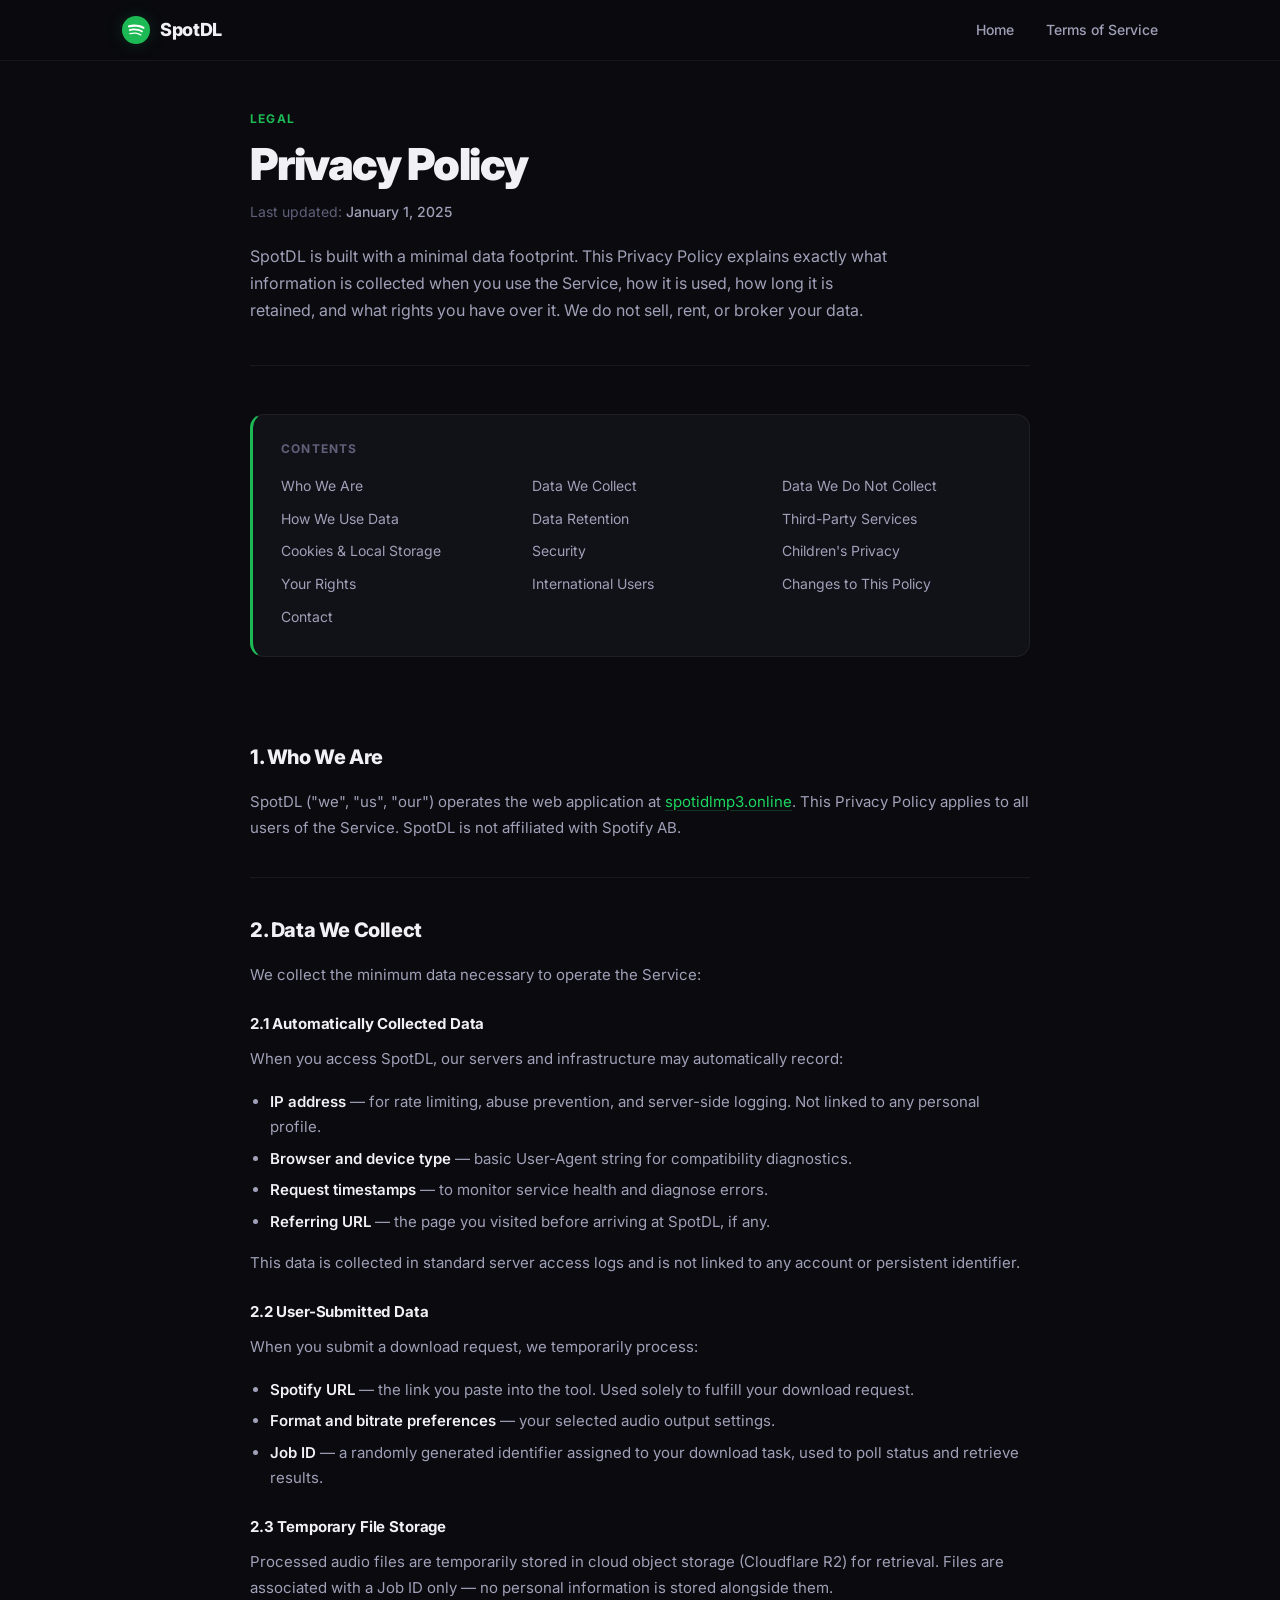
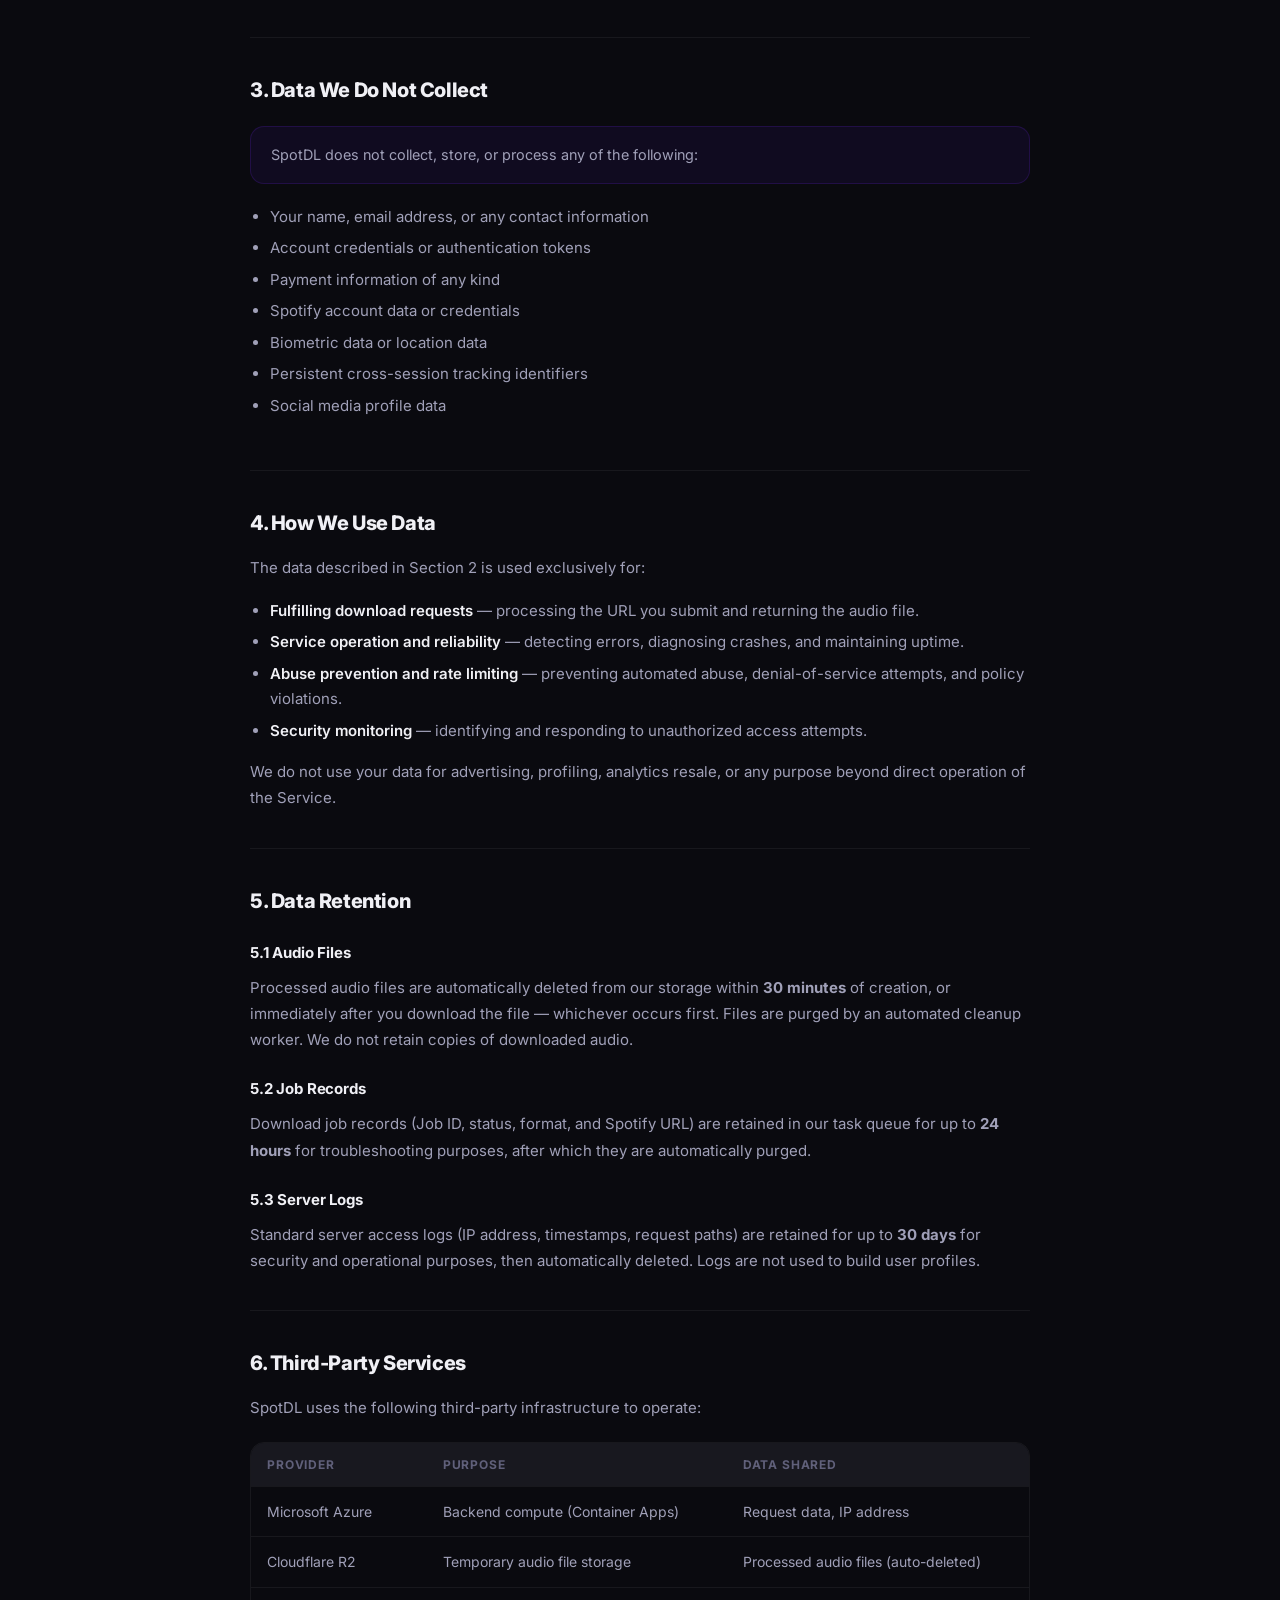
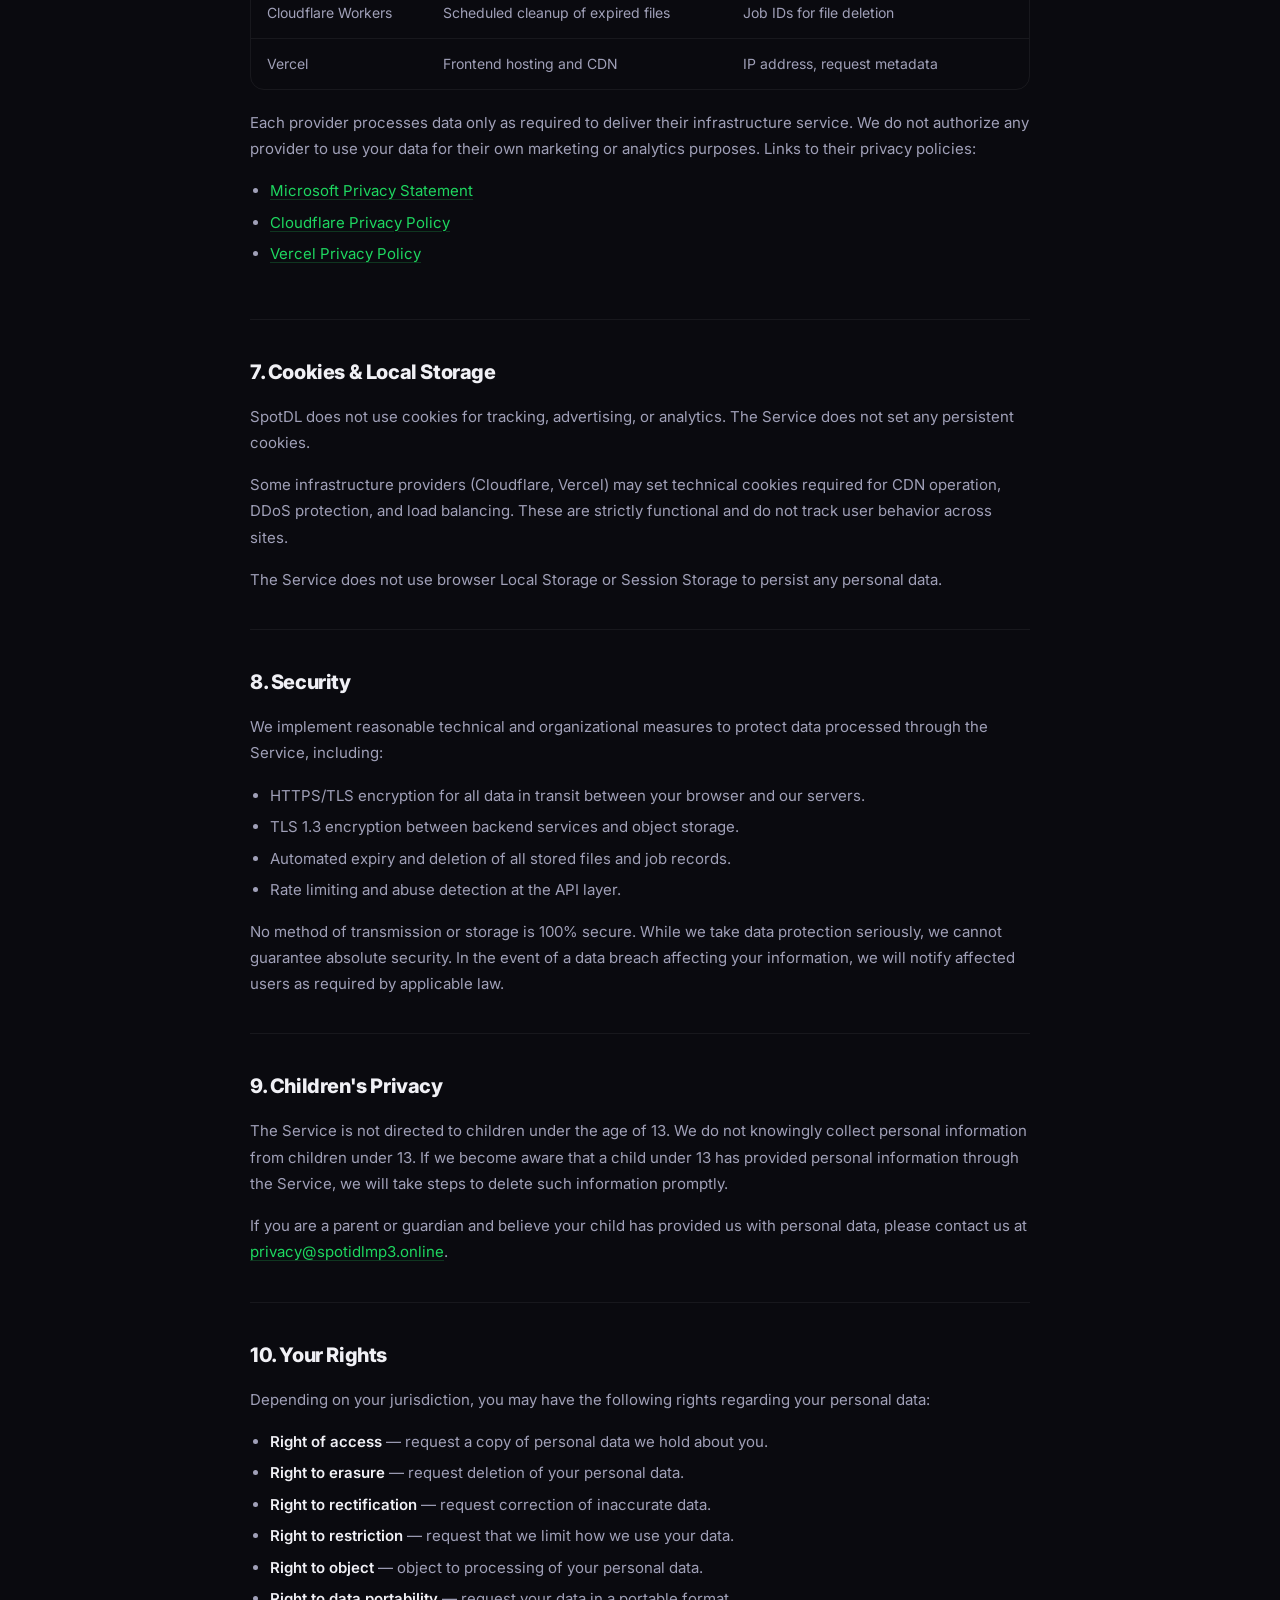
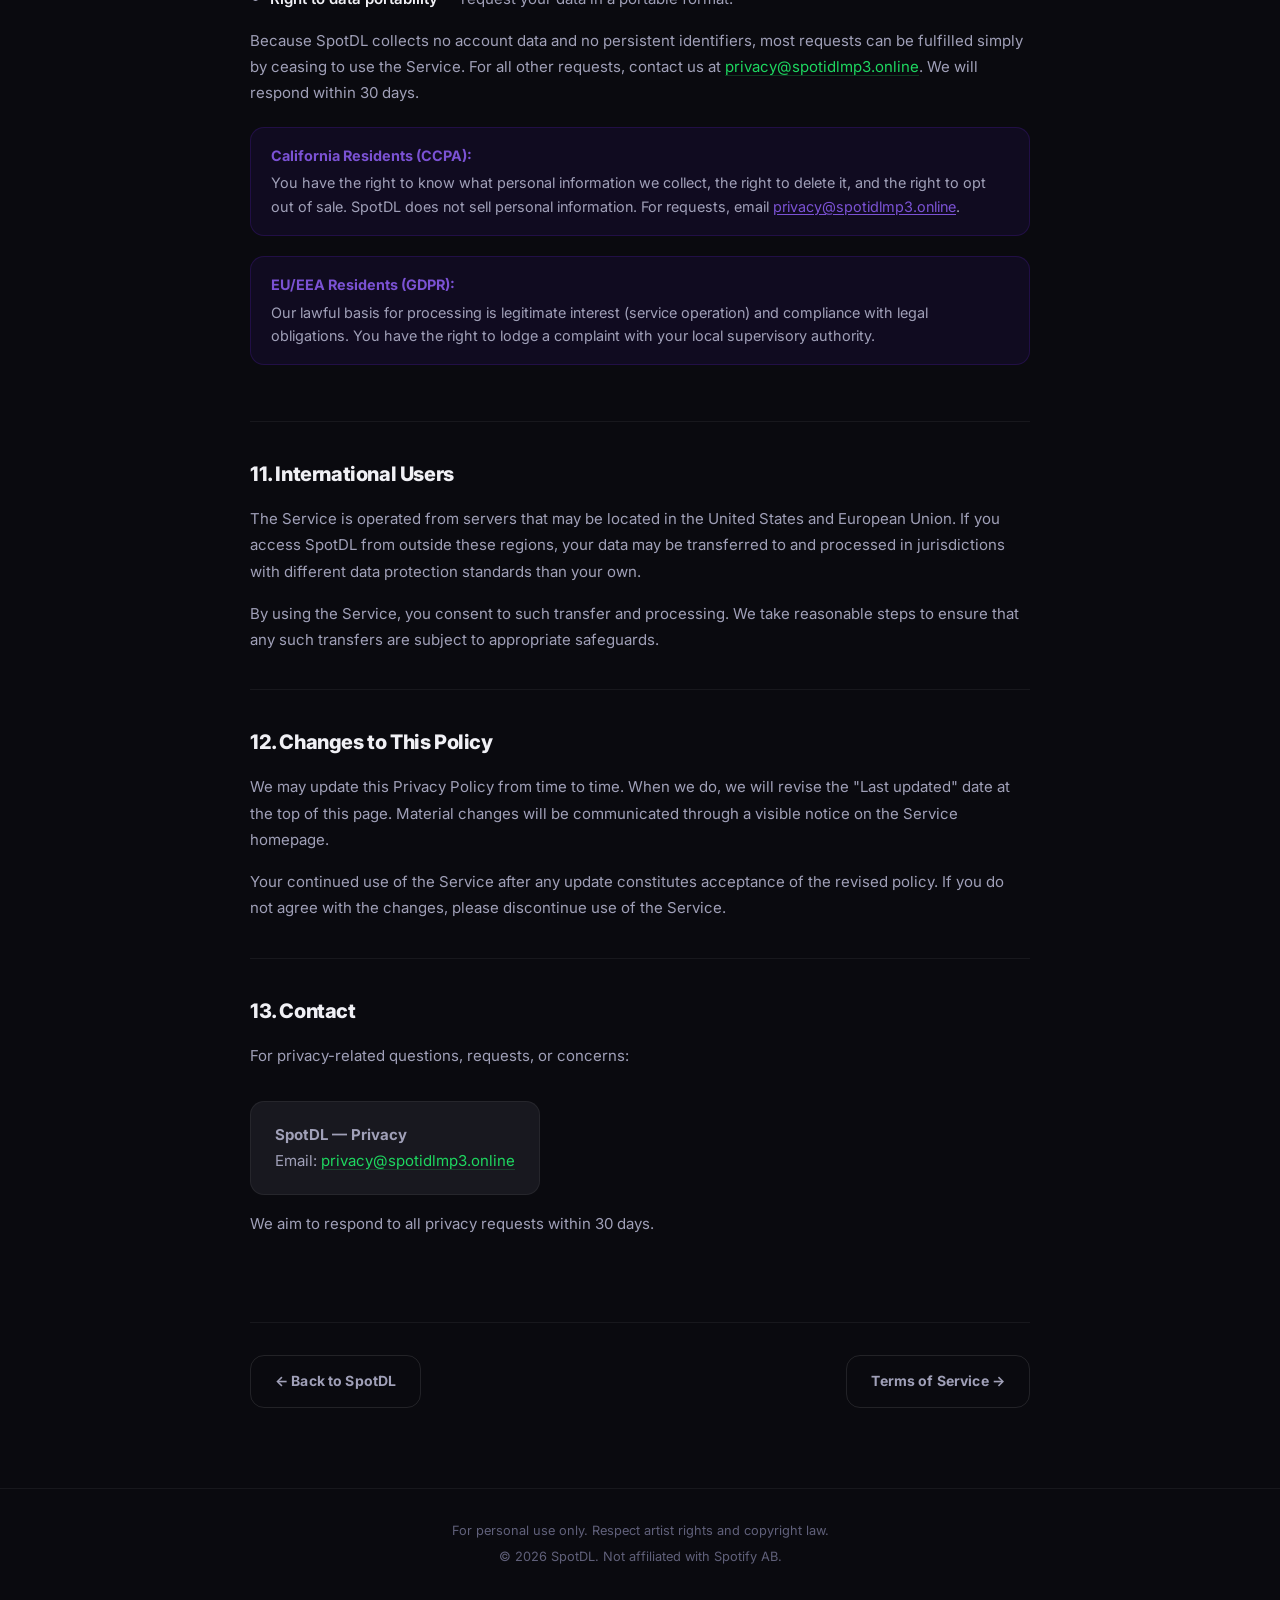
==== commit 4fd3cfce: "launch: update all URLs to spotidlmp3.online, add sitemap.xml and robots.txt" ====
--- a/frontend/privacy.html
+++ b/frontend/privacy.html
@@ -7,10 +7,10 @@
   <title>Privacy Policy — SpotDL</title>
   <meta name="description" content="SpotDL Privacy Policy. Learn what data we collect, how we use it, how long we retain it, and your rights as a user." />
   <meta name="robots" content="index, follow" />
-  <link rel="canonical" href="https://spotifydownloader.app/privacy" />
+  <link rel="canonical" href="https://spotidlmp3.online/privacy" />
 
   <meta property="og:type" content="website" />
-  <meta property="og:url" content="https://spotifydownloader.app/privacy" />
+  <meta property="og:url" content="https://spotidlmp3.online/privacy" />
   <meta property="og:title" content="Privacy Policy — SpotDL" />
   <meta property="og:description" content="SpotDL Privacy Policy. Learn what data we collect and how we protect your privacy." />
 
@@ -19,12 +19,12 @@
     "@context": "https://schema.org",
     "@type": "WebPage",
     "name": "Privacy Policy",
-    "url": "https://spotifydownloader.app/privacy",
+    "url": "https://spotidlmp3.online/privacy",
     "description": "SpotDL Privacy Policy detailing data collection, usage, retention, and user rights.",
     "isPartOf": {
       "@type": "WebSite",
       "name": "SpotDL",
-      "url": "https://spotifydownloader.app/"
+      "url": "https://spotidlmp3.online/"
     }
   }
   </script>
@@ -110,7 +110,7 @@
             <h2 id="h-who">1. Who We Are</h2>
             <p>
               SpotDL ("we", "us", "our") operates the web application at
-              <a href="https://spotifydownloader.app">spotifydownloader.app</a>. This Privacy
+              <a href="https://spotidlmp3.online">spotidlmp3.online</a>. This Privacy
               Policy applies to all users of the Service. SpotDL is not affiliated with
               Spotify AB.
             </p>
@@ -300,7 +300,7 @@
             <p>
               If you are a parent or guardian and believe your child has provided us with
               personal data, please contact us at
-              <a href="mailto:privacy@spotifydownloader.app">privacy@spotifydownloader.app</a>.
+              <a href="mailto:privacy@spotidlmp3.online">privacy@spotidlmp3.online</a>.
             </p>
           </section>
 
@@ -322,14 +322,14 @@
               Because SpotDL collects no account data and no persistent identifiers, most
               requests can be fulfilled simply by ceasing to use the Service. For all other
               requests, contact us at
-              <a href="mailto:privacy@spotifydownloader.app">privacy@spotifydownloader.app</a>.
+              <a href="mailto:privacy@spotidlmp3.online">privacy@spotidlmp3.online</a>.
               We will respond within 30 days.
             </p>
             <div class="legal-callout legal-callout--info">
               <strong>California Residents (CCPA):</strong> You have the right to know what
               personal information we collect, the right to delete it, and the right to opt
               out of sale. SpotDL does not sell personal information. For requests, email
-              <a href="mailto:privacy@spotifydownloader.app">privacy@spotifydownloader.app</a>.
+              <a href="mailto:privacy@spotidlmp3.online">privacy@spotidlmp3.online</a>.
             </div>
             <div class="legal-callout legal-callout--info">
               <strong>EU/EEA Residents (GDPR):</strong> Our lawful basis for processing is
@@ -372,7 +372,7 @@
             <p>For privacy-related questions, requests, or concerns:</p>
             <address class="legal-address">
               <strong>SpotDL — Privacy</strong><br />
-              Email: <a href="mailto:privacy@spotifydownloader.app">privacy@spotifydownloader.app</a>
+              Email: <a href="mailto:privacy@spotidlmp3.online">privacy@spotidlmp3.online</a>
             </address>
             <p>We aim to respond to all privacy requests within 30 days.</p>
           </section>
--- a/frontend/style.css
+++ b/frontend/style.css
@@ -569,7 +569,7 @@
   width: 0%;
   background: linear-gradient(90deg, var(--green-500), var(--green-300));
   border-radius: var(--radius-pill);
-  transition: width var(--t-slow) ease-out;
+  transition: width 350ms ease-out;
 }
 
 .progress-bar-fill--indeterminate {
@@ -864,3 +864,87 @@
   .badge-dot { animation: none; }
   .spinner { animation-duration: 1200ms !important; }
 }
+
+/* ── Format hint ─────────────────────────────────────────────────────────── */
+.format-hint {
+  display: block;
+  margin-top: 0.375rem;
+  font-size: 0.75rem;
+  color: var(--color-text-muted);
+  min-height: 1em;
+  transition: color var(--transition-fast);
+}
+
+.format-hint--lossless {
+  color: var(--color-accent);
+}
+
+/* ── Progress meta (percentage + ETA) ───────────────────────────────────── */
+.progress-meta {
+  display: flex;
+  justify-content: space-between;
+  align-items: center;
+  margin-top: 0.5rem;
+  font-size: 0.75rem;
+}
+
+.progress-pct {
+  color: var(--color-accent);
+  font-weight: 700;
+  min-width: 2.5rem;
+}
+
+.progress-eta {
+  color: var(--color-text-muted);
+  text-align: right;
+}
+
+/* ── Progress steps ──────────────────────────────────────────────────────── */
+.progress-steps {
+  list-style: none;
+  margin-top: 1.25rem;
+  display: flex;
+  flex-direction: column;
+  gap: 0.625rem;
+  padding: 0;
+}
+
+.progress-step {
+  display: flex;
+  align-items: center;
+  gap: 0.625rem;
+  font-size: 0.8125rem;
+  color: var(--color-text-muted);
+  transition: color var(--transition-base);
+}
+
+.progress-step[data-state="active"] {
+  color: var(--color-text-primary);
+}
+
+.progress-step[data-state="done"] {
+  color: var(--color-accent);
+}
+
+.step-dot {
+  width: 8px;
+  height: 8px;
+  border-radius: 50%;
+  background-color: var(--color-border);
+  flex-shrink: 0;
+  transition: background-color var(--transition-base), transform var(--transition-fast);
+}
+
+.progress-step[data-state="active"] .step-dot {
+  background-color: var(--color-accent);
+  animation: pulse-dot 1.2s ease-in-out infinite;
+}
+
+.progress-step[data-state="done"] .step-dot {
+  background-color: var(--color-accent);
+}
+
+@keyframes pulse-dot {
+  0%, 100% { transform: scale(1);   opacity: 1; }
+  50%       { transform: scale(1.4); opacity: 0.7; }
+}
